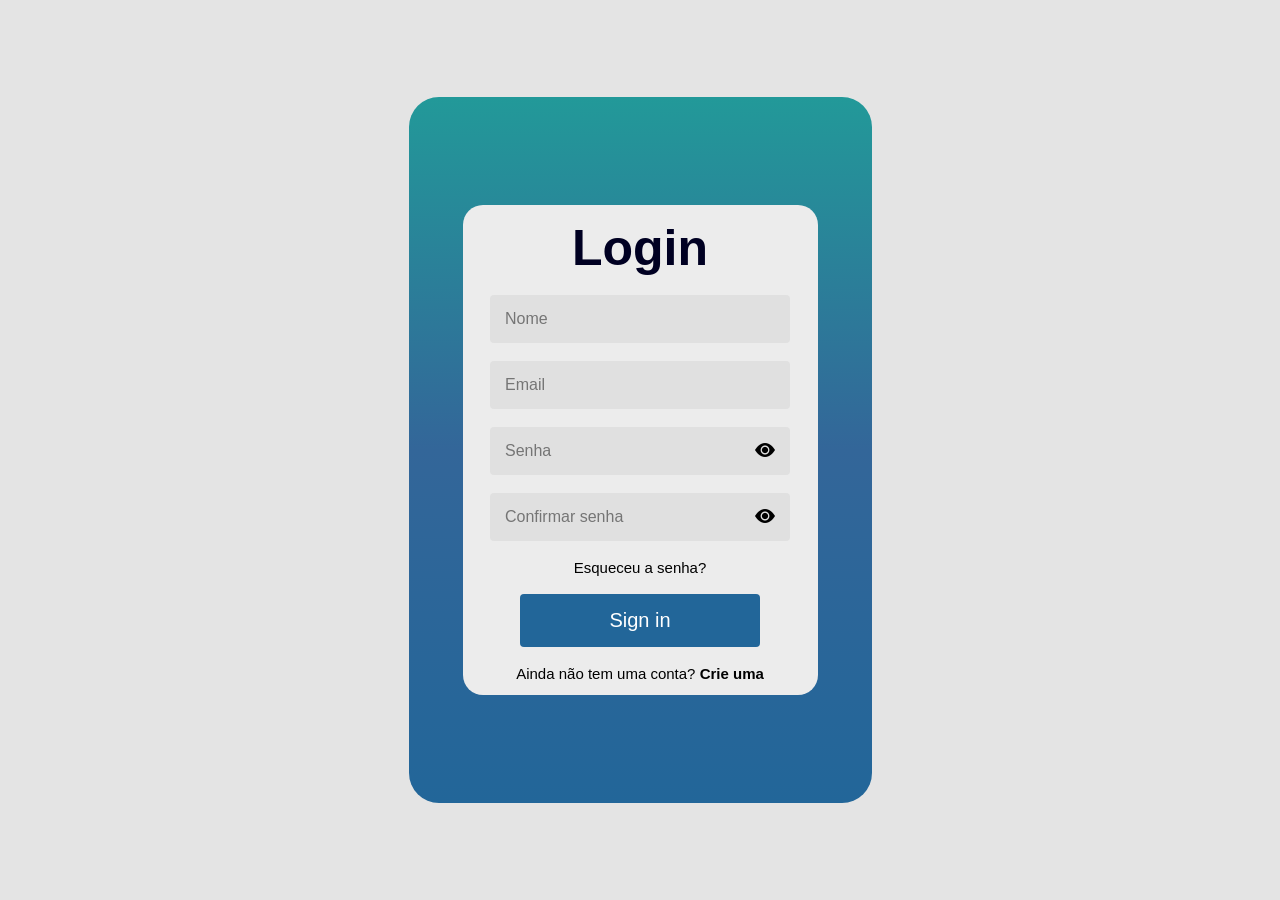
==== index.html @ 87a7f392 "Adicionei mais duas telas, a de login e a de register. Melhorei o script das paginas e a aparencia e" ====
<!DOCTYPE html>
<html lang="pt-br">
<head>
    <meta charset="UTF-8"/>
    <meta name="viewport" content="width=device-width, initial-scale=1.0"/>
    <link rel="stylesheet" href="login.css"/>
    <link rel="shortcut icon" href="./assets/img/loginAlt.png" type="image/x-icon"/>
    <link rel="stylesheet" href="https://cdn.jsdelivr.net/npm/bootstrap-icons@1.13.1/font/bootstrap-icons.min.css"/>

    <title>Login</title>
</head>

<body>
    <header></header>
    <main>
        <section class="section-form">
            <h1 class="title">Login</h1>
            <form class="form-login" action="">
                <input type="text" id="nome" placeholder="Nome" maxlength="100" required />

                <input type="email" id="email" placeholder="Email" maxlength="80" required />

                <div class="senha">
                    <input type="password" id="senha" placeholder="Senha" minlength="10" maxlength="10" required />
                    <i class="bi bi-eye-fill" id="btn-senha" onclick="mostrarSenha()"></i>
                </div>

                <div class="senha">
                    <input type="password" id="confirmPass" placeholder="Confirmar senha" minlength="10" maxlength="10"
                        required />
                    <i class="bi bi-eye-fill" id="btn-confirm-senha" onclick="mostrarConfirmSenha()"></i>
                </div>

                <a href="...">Esqueceu a senha?</a>
                <button class="btn-signIn" id="btn-signin" onclick="enviar(event)">
                    Sign in
                </button>
                <a href="./pages/register.html">Ainda não tem uma conta? <b>Crie uma</b></a>
            </form>
        </section>
    </main>
    <footer></footer>

    <script src="./login.js" defer></script>
</body>
</html>
---- login.css ----
* {
    margin: 0;
    padding: 0;
    font-family: sans-serif;
}

body {
    display: flex;
    flex-direction: column;
    align-items: center;
    justify-content: center;
    margin: 0;
    height: 100vh;
    background-color: #e4e4e4;
}

main {
    display: flex;
    flex-direction: column;
    align-items: center;
    justify-content: center;
    padding: 12vh 6vh;
    border-radius: 30px;
    background: linear-gradient(#299, #369, #269);
}

.section-form {
    display: flex;
    flex-direction: column;
    align-items: center;
    justify-content: center;
    border-radius: 20px;
    padding: 20px;
    width: 35vh;
    height: 50vh;
    gap: 2vh;

    background-color: rgb(236, 236, 236);
}

.title {
    font-size: 50px;
    color: #002;
}

.form-login {
    display: flex;
    flex-direction: column;
    align-items: center;
    gap: 2vh;
}

input {
    background-color: #e0e0e0;
    padding: 15px;
    width: 30vh;
    border: none;
    border-radius: 4px;
    font-size: 16px;
}

div.senha {
    position: relative;
    display: flex;
    flex-direction: row;
    align-items: center;
}

div i {
    position: absolute;
    right: 5%;
    font-size: 20px;
}

button.btn-signIn {
    color: #fff;
    background-color: #269;
    padding: 15px;
    width: 80%;
    border: none;
    border-radius: 4px;
    font-size: 20px;

    transition: 0.5s;
}
.btn-signIn:hover {
    cursor: pointer;
    background-color: #258;
}

a {
    color: #000;
    text-decoration: none;
    font-size: 15px;
    transition: 0.5s;
}
a:hover {
    color: #258;
    font-size: 15.3px;
}
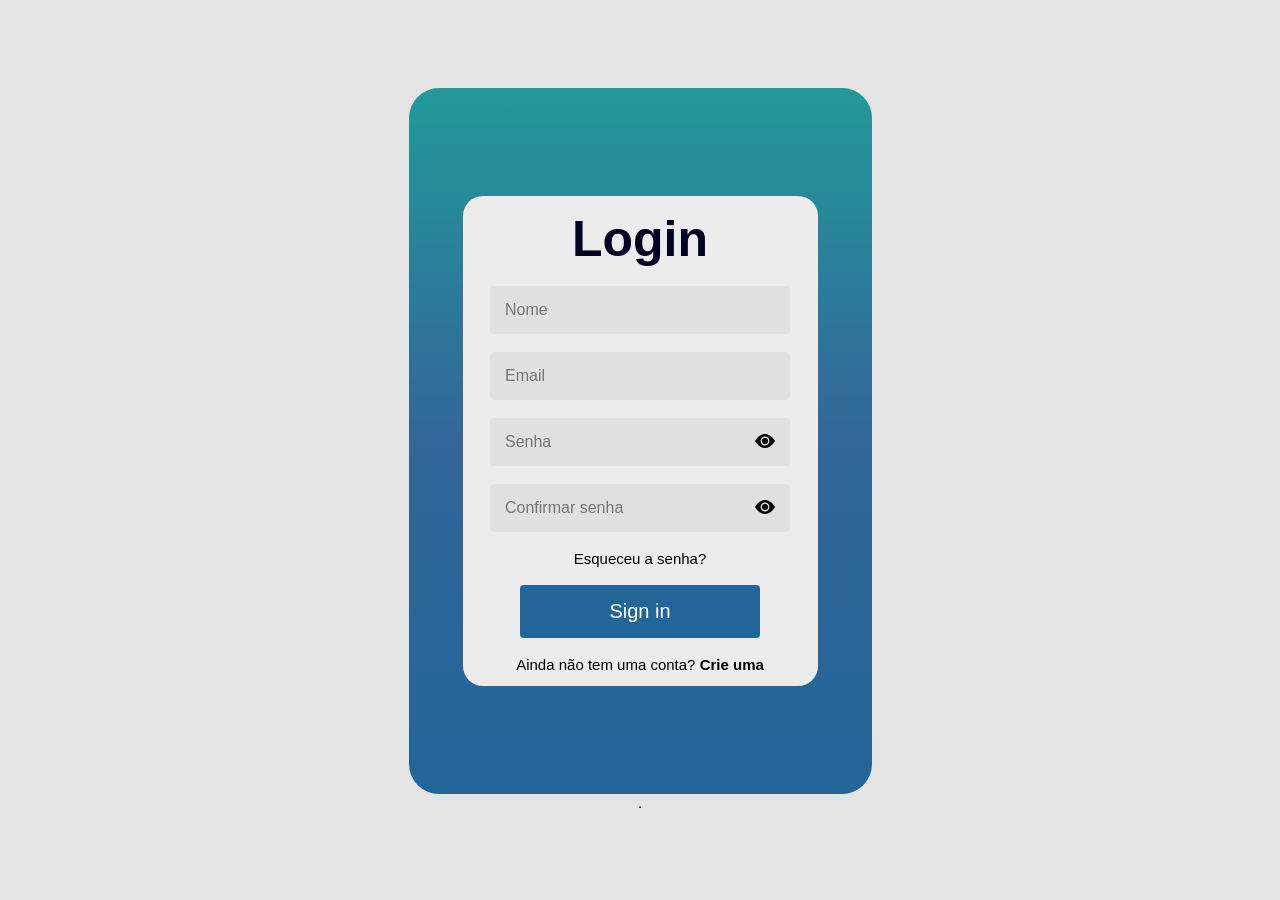
==== commit be67a159: "Atualização de paginas e codigos js" ====
--- a/index.html
+++ b/index.html
@@ -39,7 +39,7 @@
             </form>
         </section>
     </main>
-    <footer></footer>
+    <footer><a href="./pages/initialScreen.html">.</a></footer>
 
     <script src="./login.js" defer></script>
 </body>
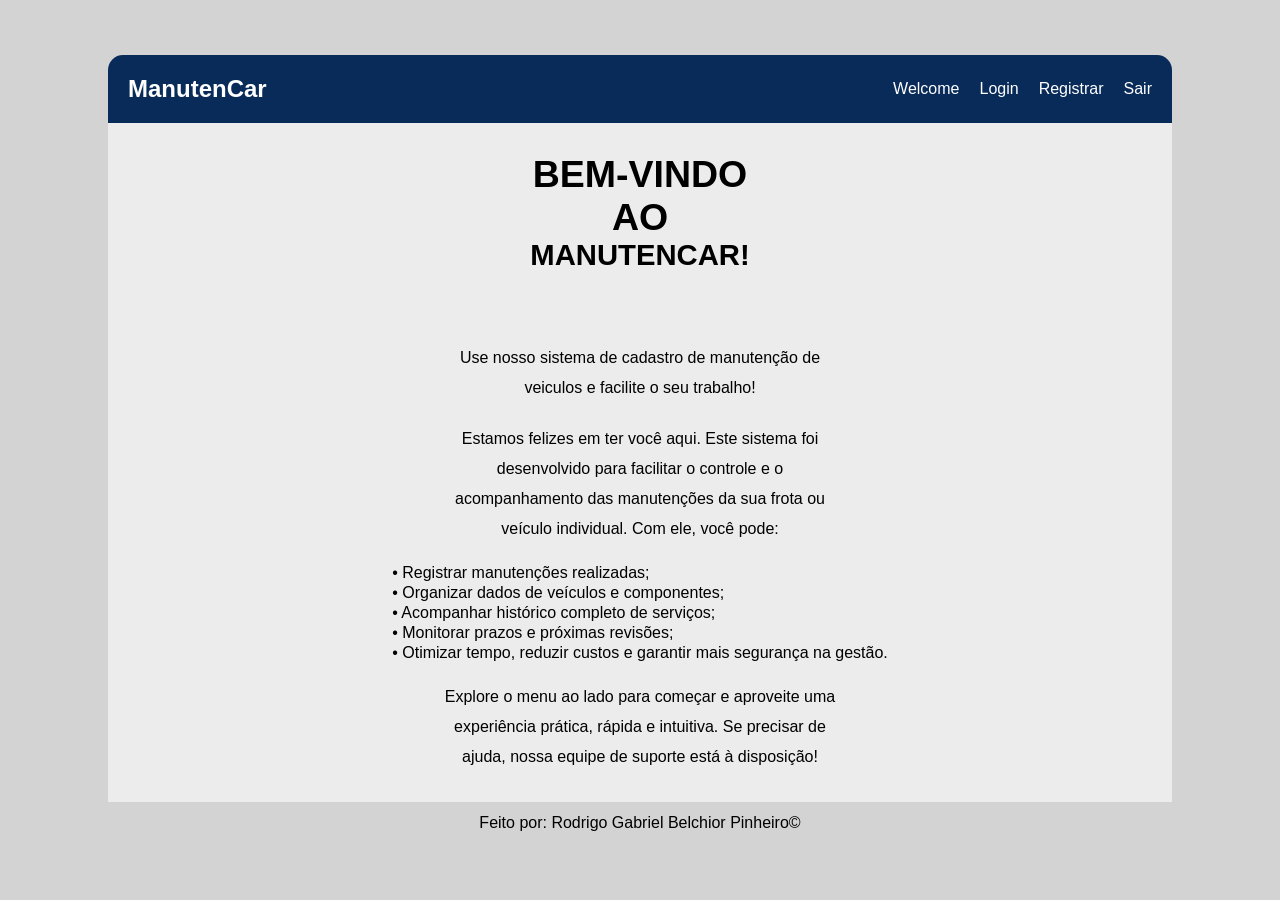
==== commit 77483266: "alpha 1.0 do site" ====
--- a/index.html
+++ b/index.html
@@ -1,46 +1,72 @@
 <!DOCTYPE html>
 <html lang="pt-br">
 <head>
-    <meta charset="UTF-8"/>
-    <meta name="viewport" content="width=device-width, initial-scale=1.0"/>
-    <link rel="stylesheet" href="login.css"/>
-    <link rel="shortcut icon" href="./assets/img/loginAlt.png" type="image/x-icon"/>
-    <link rel="stylesheet" href="https://cdn.jsdelivr.net/npm/bootstrap-icons@1.13.1/font/bootstrap-icons.min.css"/>
+    <meta charset="UTF-8">
+    <meta name="viewport" content="width=device-width, initial-scale=1.0">
+    <link rel="stylesheet" href="../style/initialScreen.css">
+    <link rel="stylesheet" href="../style/welcome.css">
+    <link rel="shortcut icon" href="../assets/img/ManutenCar-logo.png" type="image/x-icon"/>
 
-    <title>Login</title>
+    <title>ManutenCar</title>
 </head>
-
 <body>
-    <header></header>
+    <header>
+        <section class="header">
+            <div>
+                <h1>ManutenCar</h1>
+            </div>
+            <nav>
+                <ul>
+                    <li>
+                        <a href="../index.html">Welcome</a>
+                    </li>
+                    <li>
+                        <a href="../pages/login.html">Login</a>
+                    </li>
+                    <li>
+                        <a href="../pages/register.html">Registrar</a>
+                    </li>
+                    <li>
+                        <a href="./index.html">Sair</a>
+                    </li>
+                </ul>
+            </nav>
+        </section>
+    </header>
     <main>
-        <section class="section-form">
-            <h1 class="title">Login</h1>
-            <form class="form-login" action="">
-                <input type="text" id="nome" placeholder="Nome" maxlength="100" required />
-
-                <input type="email" id="email" placeholder="Email" maxlength="80" required />
-
-                <div class="senha">
-                    <input type="password" id="senha" placeholder="Senha" minlength="10" maxlength="10" required />
-                    <i class="bi bi-eye-fill" id="btn-senha" onclick="mostrarSenha()"></i>
-                </div>
-
-                <div class="senha">
-                    <input type="password" id="confirmPass" placeholder="Confirmar senha" minlength="10" maxlength="10"
-                        required />
-                    <i class="bi bi-eye-fill" id="btn-confirm-senha" onclick="mostrarConfirmSenha()"></i>
-                </div>
-
-                <a href="...">Esqueceu a senha?</a>
-                <button class="btn-signIn" id="btn-signin" onclick="enviar(event)">
-                    Sign in
-                </button>
-                <a href="./pages/register.html">Ainda não tem uma conta? <b>Crie uma</b></a>
-            </form>
+        <section class="txt-welc">
+            <h1>BEM-VINDO</h1>
+            <h2>AO</h2>
+            <h3>MANUTENCAR!</h3>
+        </section>
+        <section class="texto">
+            <p>
+                <div class="p1">Use nosso sistema de cadastro de manutenção de veiculos e facilite o seu trabalho!</div>
+                Estamos felizes em ter você aqui. Este sistema foi desenvolvido para facilitar o controle e o acompanhamento das manutenções da sua frota ou veículo individual.
+                Com ele, você pode:
+            </p>
+        </section>
+        <nav class="pontos">
+            <ul>
+                <li>• Registrar manutenções realizadas;</li>
+                <li>• Organizar dados de veículos e componentes;</li>
+                <li>• Acompanhar histórico completo de serviços;</li>
+                <li>• Monitorar prazos e próximas revisões;</li>
+                <li>• Otimizar tempo, reduzir custos e garantir mais segurança na gestão.</li>
+            </ul>
+        </nav>
+        <section class="texto">
+            <p>
+                Explore o menu ao lado para começar e aproveite uma experiência prática, rápida e intuitiva.
+                Se precisar de ajuda, nossa equipe de suporte está à disposição!
+            </p>
         </section>
     </main>
-    <footer><a href="./pages/initialScreen.html">.</a></footer>
+    <footer>
+        <p>Feito por: <a href="" target="_blank" rel="noopener noreferrer" class="copyright">Rodrigo Gabriel Belchior Pinheiro©</a></p>
+    </footer>
 
-    <script src="./login.js" defer></script>
+    <script src="../script/initialScreen.js" defer></script>
+    <script src="../script/validacoes.js" defer></script>
 </body>
 </html>
--- a/style/initialScreen.css
+++ b/style/initialScreen.css
@@ -0,0 +1,206 @@
+:root {
+    --azul-escuro: #092b5a;
+    --azul-claro: #09738a;
+    --cinza: #ececec;
+    --branco: #fff;
+}
+
+* {
+    margin: 0;
+    padding: 0;
+    font-family: Verdana, Geneva, Tahoma, sans-serif;
+}
+
+body {
+    display: flex;
+    flex-direction: column;
+    align-items: center;
+    justify-content: center;
+    height: 100vh;
+    background-color: #d3d3d3;
+}
+
+header {
+    background-color: var(--azul-escuro);
+    width: 80%;
+    padding: 20px;
+    color: var(--branco);
+    border: none;
+    border-radius: 15px 15px 0px 0px;
+}
+
+section.header{
+    display: flex;
+    flex-direction: row;
+    justify-content: space-between;
+    align-items: center;
+}
+
+ul {
+    display: flex;
+    flex-direction: row;
+    gap: 20px;
+}
+
+li {
+    list-style-type: none;
+}
+
+a {
+    text-decoration: none;
+    color: var(--branco);
+}
+
+/* MAIN */
+
+main {
+    display: flex;
+    flex-direction: column;
+    align-items: center;
+    justify-content: center;
+    background: var(--cinza);
+    width: 80%;
+    padding: 30px 20px;
+}
+
+.principal {
+    display: flex;
+    flex-direction: row;
+    gap: 25px;
+    background-color: var(--branco);
+    height: auto;
+    padding: 40px 40px;
+    border-radius: 5px;
+}
+
+.card-1 {
+    display: flex;
+    flex-direction: column;
+}
+
+.grid-1 {
+    display: flex;
+    flex-direction: column;
+    gap: 20px;
+}
+
+.registration-form {
+    display: flex;
+    flex-direction: column;
+    gap: 12px;
+}
+
+input {
+    padding: 10px;
+    border-radius: 7px;
+    border: 1px solid rgb(170, 170, 170);
+}
+
+select {
+    padding: 10px;
+    border-radius: 7px;
+    border: 1px solid rgb(170, 170, 170);
+    color: gray;
+}
+
+textarea {
+    border-radius: 7px;
+    border: 1px solid rgb(170, 170, 170);
+    resize: none;
+}
+
+button {
+    padding: 10px;
+    background-color: #09738a;
+    color: var(--branco);
+    border-radius: 5px;
+    border: none;
+    font-size: 15px;
+    margin-top: 5px;
+    transition: 0.3s;
+}
+
+.Cadastrar {
+    padding: 12px;
+    background-color: #09738a;
+    color: var(--branco);
+    border-radius: 5px;
+    border: none;
+    font-size: 16px;
+    margin-top: 5px;
+}
+.Cadastrar:hover {
+    background-color: #092b5a;
+}
+
+.card-2 {
+    border-radius: 10px;
+}
+
+.grid-2 {
+    display: flex;
+    flex-direction: column;
+    align-items: baseline;
+    gap: 6vh;
+}
+
+table {
+    width: 100%;
+    border-collapse: collapse;
+    color: black;
+    border-radius: 5px;
+    border: 1px solid rgb(170, 170, 170);
+    text-align: left;
+}
+
+tr {
+    border: none;
+    align-items: center;
+    flex-direction: row;
+}
+
+th, td {
+    border: 1px solid rgb(170, 170, 170);
+    padding: 10px;
+}
+
+th {
+    background-color: #eee;
+}
+
+.btn-section {
+    display: flex;
+    flex-direction: row;
+    gap: 5px;
+    margin: 1px;
+}
+
+.btn-section button {
+    padding: 10px 10px;
+}
+
+.pen, .trash {
+    width: 15px;
+}
+
+.btn-pen {
+    background-color: #09738a;
+}
+.btn-pen:hover {
+    background-color: #092b5a;
+}
+
+.btn-trash {
+    background-color: rgba(214, 38, 38, 0.897);
+}
+.btn-trash:hover {
+    background-color: rgba(219, 1, 1, 6.897);
+}
+
+
+.table {
+    display: flex;
+    flex-direction: column;
+    gap: 10px;
+    align-items: end;
+}
--- a/style/welcome.css
+++ b/style/welcome.css
@@ -0,0 +1,41 @@
+main {
+    display: flex;
+    flex-direction: column;
+    text-align: center;
+    gap: 20px;
+}
+
+.txt-welc {
+   width: 100%;
+   margin-bottom: 5%;
+   font-size: 25px;
+}
+
+.texto {
+    line-height: 30px;
+    width: 40%;
+}
+
+.texto .p1 {
+    margin-bottom: 5%;
+}
+
+.pontos {
+    display: flex;
+    flex-direction: column;
+    text-align: justify;
+}
+.pontos ul {
+    display: flex;
+    flex-direction: column;
+    gap: 2px;
+}
+
+/* footer */
+footer {
+    margin: 1% auto;
+}
+
+.copyright {
+    color: black;
+}
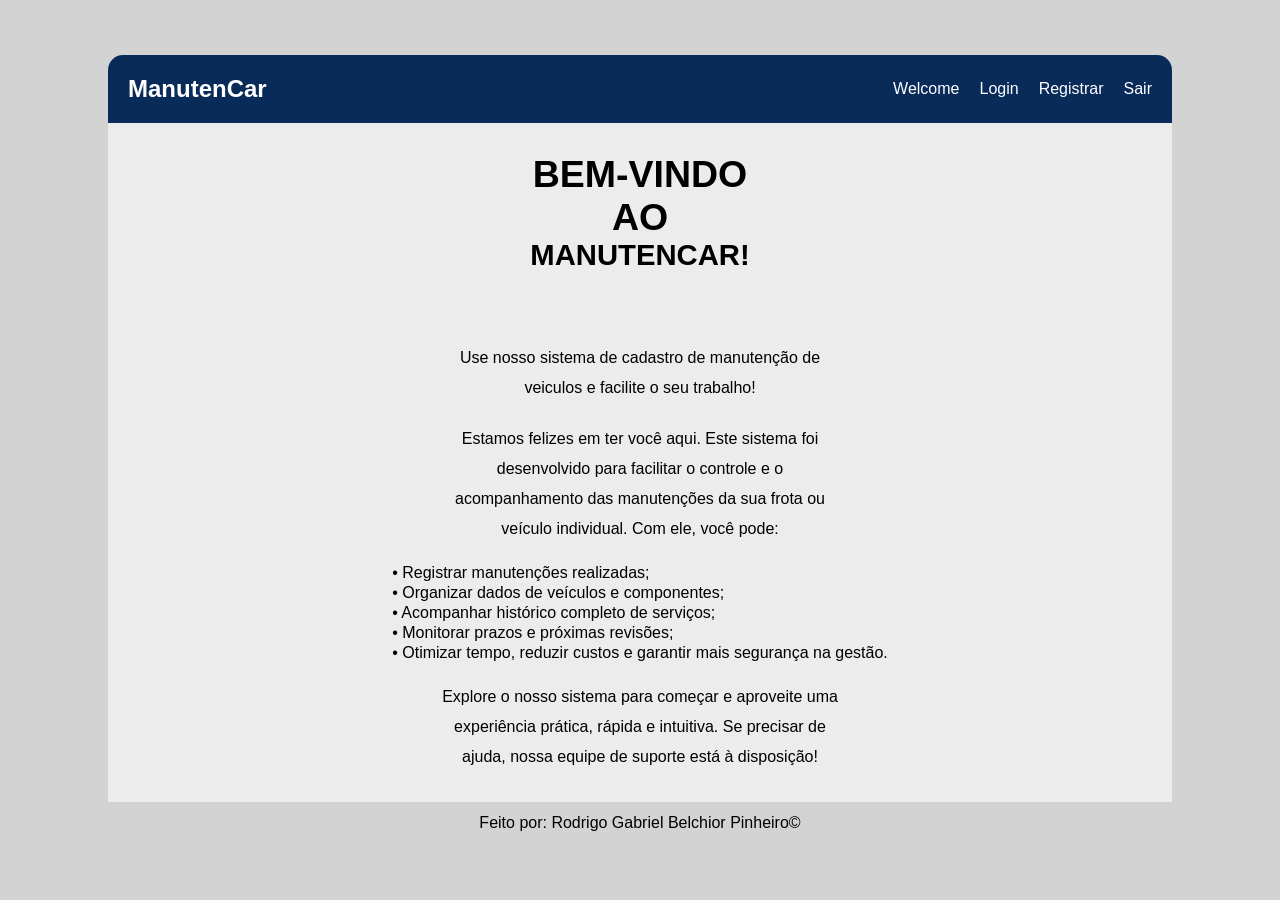
==== commit a1d3f72b: "Responsividade para telas de computador, tablet, smartphones e tv's foi feito com sucesso! mas ainda" ====
--- a/index.html
+++ b/index.html
@@ -3,9 +3,9 @@
 <head>
     <meta charset="UTF-8">
     <meta name="viewport" content="width=device-width, initial-scale=1.0">
-    <link rel="stylesheet" href="../style/initialScreen.css">
-    <link rel="stylesheet" href="../style/welcome.css">
-    <link rel="shortcut icon" href="../assets/img/ManutenCar-logo.png" type="image/x-icon"/>
+    <link rel="stylesheet" href="./style/index.css">
+    <link rel="stylesheet" href="./welcome.css">
+    <link rel="shortcut icon" href="./assets/img/ManutenCar-logo.png" type="image/x-icon"/>
 
     <title>ManutenCar</title>
 </head>
@@ -18,13 +18,13 @@
             <nav>
                 <ul>
                     <li>
-                        <a href="../index.html">Welcome</a>
+                        <a href="./index.html">Welcome</a>
                     </li>
                     <li>
-                        <a href="../pages/login.html">Login</a>
+                        <a href="./pages/login.html">Login</a>
                     </li>
                     <li>
-                        <a href="../pages/register.html">Registrar</a>
+                        <a href="./pages/register.html">Registrar</a>
                     </li>
                     <li>
                         <a href="./index.html">Sair</a>
@@ -57,7 +57,7 @@
         </nav>
         <section class="texto">
             <p>
-                Explore o menu ao lado para começar e aproveite uma experiência prática, rápida e intuitiva.
+                Explore o nosso sistema para começar e aproveite uma experiência prática, rápida e intuitiva.
                 Se precisar de ajuda, nossa equipe de suporte está à disposição!
             </p>
         </section>
@@ -66,7 +66,7 @@
         <p>Feito por: <a href="" target="_blank" rel="noopener noreferrer" class="copyright">Rodrigo Gabriel Belchior Pinheiro©</a></p>
     </footer>
 
-    <script src="../script/initialScreen.js" defer></script>
-    <script src="../script/validacoes.js" defer></script>
+    <script src="./script/initialScreen.js" defer></script>
+    <script src="./script/validacoes.js" defer></script>
 </body>
 </html>
--- a/style/index.css
+++ b/style/index.css
@@ -0,0 +1,199 @@
+:root {
+    --azul-escuro: #092b5a;
+    --azul-claro: #09738a;
+    --cinza: #ececec;
+    --branco: #fff;
+}
+
+* {
+    margin: 0;
+    padding: 0;
+    font-family: Verdana, Geneva, Tahoma, sans-serif;
+}
+
+body {
+    display: flex;
+    flex-direction: column;
+    align-items: center;
+    justify-content: center;
+    height: 100vh;
+    background-color: #d3d3d3;
+}
+
+header {
+    background-color: var(--azul-escuro);
+    width: 80%;
+    padding: 20px;
+    color: var(--branco);
+    border: none;
+    border-radius: 15px 15px 0px 0px;
+}
+
+section.header {
+    display: flex;
+    flex-direction: row;
+    justify-content: space-between;
+    align-items: center;
+}
+
+ul {
+    display: flex;
+    flex-direction: row;
+    gap: 20px;
+}
+
+li {
+    list-style-type: none;
+}
+
+a {
+    text-decoration: none;
+    color: var(--branco);
+}
+
+/* MAIN */
+
+main {
+    display: flex;
+    flex-direction: column;
+    align-items: center;
+    justify-content: center;
+    background: var(--cinza);
+    width: 80%;
+    padding: 30px 20px;
+}
+
+.principal {
+    display: flex;
+    flex-direction: row;
+    gap: 25px;
+    background-color: var(--branco);
+    height: auto;
+    padding: 40px 40px;
+    border-radius: 5px;
+}
+
+.card-1 {
+    display: flex;
+    flex-direction: column;
+}
+
+.grid-1 {
+    display: flex;
+    flex-direction: column;
+    gap: 20px;
+}
+
+.registration-form {
+    display: flex;
+    flex-direction: column;
+    gap: 12px;
+}
+
+input {
+    padding: 10px;
+    border-radius: 7px;
+    border: 1px solid rgb(170, 170, 170);
+}
+
+select {
+    padding: 10px;
+    border-radius: 7px;
+    border: 1px solid rgb(170, 170, 170);
+    color: gray;
+}
+
+textarea {
+    border-radius: 7px;
+    border: 1px solid rgb(170, 170, 170);
+    resize: none;
+}
+
+.Cadastrar {
+    padding: 10px;
+    background-color: #09738a;
+    color: var(--branco);
+    border-radius: 5px;
+    border: none;
+    font-size: 16px;
+    margin-top: 5px;
+    transition: 0.3s;
+}
+.Cadastrar:hover {
+    background-color: #092b5a;
+}
+
+.card-2 {
+    border-radius: 10px;
+}
+
+.grid-2 {
+    display: flex;
+    flex-direction: column;
+    align-items: baseline;
+    gap: 6vh;
+}
+
+table {
+    width: 100%;
+    border-collapse: collapse;
+    color: black;
+    border-radius: 5px;
+    border: 1px solid rgb(170, 170, 170);
+    text-align: left;
+}
+
+tr {
+    border: none;
+    align-items: center;
+    flex-direction: row;
+}
+
+th, td {
+    border: 1px solid rgb(170, 170, 170);
+    padding: 10px;
+}
+
+th {
+    background-color: #eee;
+}
+
+.EditDel {
+    font-size: medium;
+}
+
+.btn-section {
+    display: flex;
+    flex-direction: row;
+    gap: 5px;
+    margin: 1px;
+}
+
+.btn-section button {
+    padding: 10px 10px;
+}
+
+.pen, .trash {
+    width: 15px;
+}
+
+.btn-pen {
+    background-color: #09738a;
+}
+.btn-pen:hover {
+    background-color: #092b5a;
+}
+
+.btn-trash {
+    background-color: rgba(214, 38, 38, 0.897);
+}
+.btn-trash:hover {
+    background-color: rgba(219, 1, 1, 6.897);
+}
+
+.table {
+    display: flex;
+    flex-direction: column;
+    gap: 10px;
+    align-items: end;
+}
--- a/welcome.css
+++ b/welcome.css
@@ -0,0 +1,106 @@
+main {
+    display: flex;
+    flex-direction: column;
+    text-align: center;
+    gap: 20px;
+}
+
+.txt-welc {
+   width: 100%;
+   margin-bottom: 5%;
+   font-size: 25px;
+}
+
+.texto {
+    line-height: 30px;
+    width: 40%;
+}
+
+.texto .p1 {
+    margin-bottom: 5%;
+}
+
+.pontos {
+    display: flex;
+    flex-direction: column;
+    text-align: justify;
+}
+.pontos ul {
+    display: flex;
+    flex-direction: column;
+    gap: 2px;
+}
+
+/* footer */
+footer {
+    margin: 1% auto;
+}
+
+.copyright {
+    color: black;
+}
+
+/* tablet */
+@media screen and (min-width: 768px) and (max-width: 1023px) {
+    
+}
+/* SmartPhone */
+@media screen and (max-width: 767px) {
+
+    main {
+        width: 75%;
+    }
+
+        body {
+        display: flex;
+        flex-direction: column;
+        align-items: center;
+        justify-content: center;
+        height: 100vh;
+        background-color: #d3d3d3;
+    }
+
+    /* HEADER */
+    header {
+        margin-top: 1px;
+        width: 80%;
+        padding: 10px;
+    }
+
+    section.header {
+        display: flex;
+        flex-direction: column;
+        justify-content: space-between;
+        align-items: center;
+        gap: 10px;
+        padding: 5px;
+    }
+
+    header div h1 {
+        font-size: 25px;
+    }
+
+    header li {
+        font-size: 10px;
+    }
+
+    /* MAIN */
+    .txt-welc:has(h1) {
+        font-size: 18px;
+    }
+
+    .texto {
+        font-size: 14px;
+        line-height: 20px;
+        width: 70%;
+    }
+
+    .pontos {
+        font-size: 12px;
+    }
+
+    /* FOOTER */
+    footer {
+        font-size: 12px;
+    }
+}
